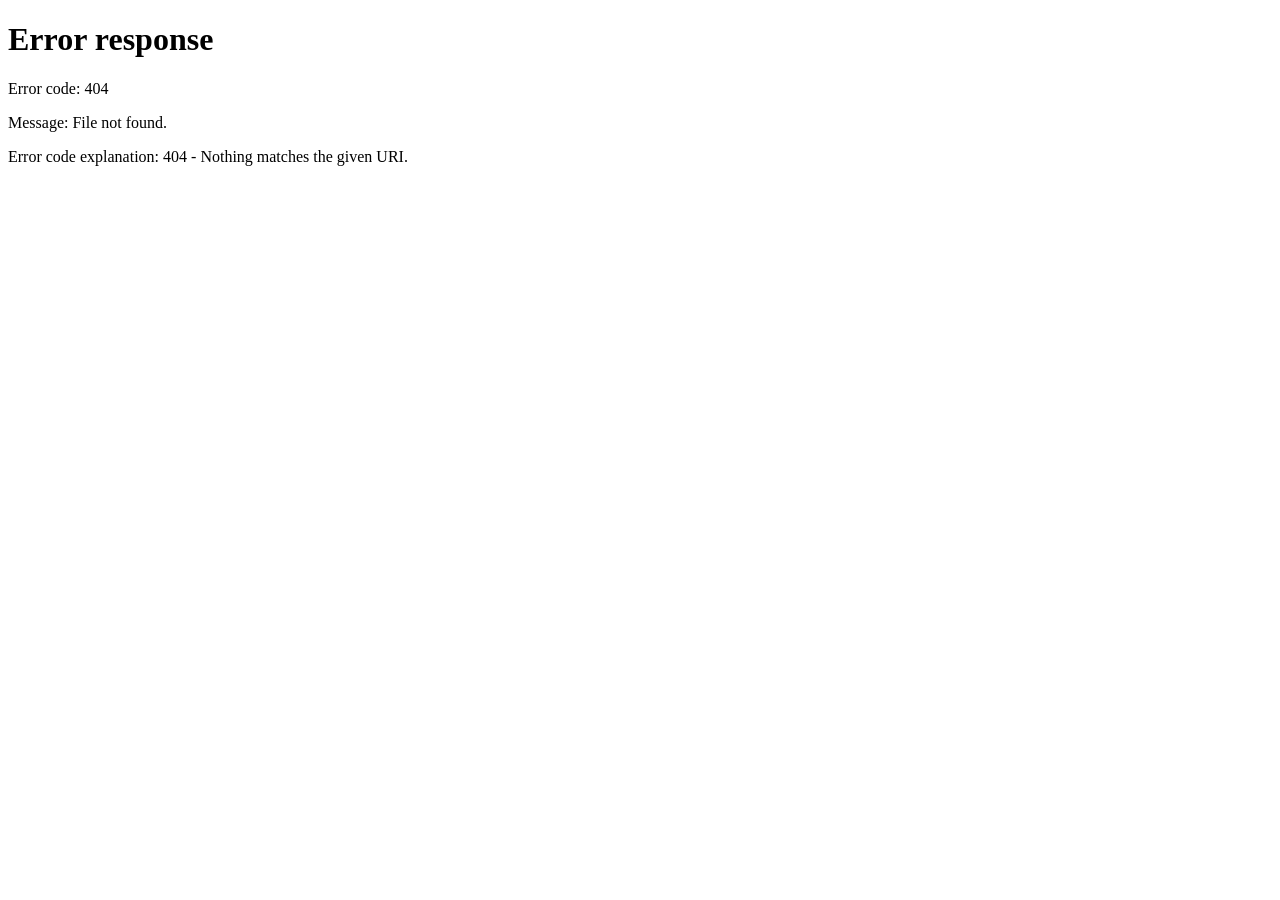
==== views/admin/banner.html @ cbe5988c "first commit for frontend" ====
<!doctype html>
<html lang="vi">
  <head>
    <meta charset="UTF-8" />
    <meta name="viewport" content="width=device-width, initial-scale=1.0" />
    <title>Quản lý Banner — SmartCart</title>
    <link
      href="https://fonts.googleapis.com/css2?family=Be+Vietnam+Pro:wght@400;500;600&display=swap"
      rel="stylesheet"
    />
    <link rel="stylesheet" href="../../css/admin/admin.css" />
    <link rel="stylesheet" href="../../css/admin/banner.css" />
  </head>
  <body>
    <div class="admin-layout">
      <aside class="sidebar" id="sidebar"></aside>

      <main class="main-content">
        <header class="topbar">
          <button class="sidebar-toggle" id="sidebarToggle">≡</button>
          <h1 class="page-title">Quản lý Banner</h1>
          <div class="topbar-right">
            <span class="topbar-time" id="currentTime"></span>
            <button class="btn-primary" id="btnOpenAdd">+ Thêm Banner</button>
          </div>
        </header>

        <div class="page-body">
          <div class="stat-grid" style="grid-template-columns: repeat(3, 1fr)">
            <div class="stat-card stat-green">
              <div class="stat-value" id="stat-total">—</div>
              <div class="stat-label">Tổng banner</div>
              <div class="stat-icon">◈</div>
            </div>
            <div class="stat-card stat-blue">
              <div class="stat-value" id="stat-active">—</div>
              <div class="stat-label">Đang hiển thị</div>
              <div class="stat-icon">◉</div>
            </div>
            <div class="stat-card stat-red">
              <div class="stat-value" id="stat-inactive">—</div>
              <div class="stat-label">Đã ẩn</div>
              <div class="stat-icon">✕</div>
            </div>
          </div>

          <div class="section-card">
            <div class="section-header">
              <h2 class="section-title">Danh sách Banner</h2>
              <div class="section-tools">
                <select id="filterStatus" class="input-select">
                  <option value="">Tất cả</option>
                  <option value="active">Đang hiển thị</option>
                  <option value="inactive">Đã ẩn</option>
                </select>
              </div>
            </div>

            <div class="table-wrap">
              <table class="admin-table">
                <thead>
                  <tr>
                    <th>Ảnh</th>
                    <th>Tiêu đề</th>
                    <th>Link</th>
                    <th>Vị trí</th>
                    <th>Trạng thái</th>
                    <th>Ngày tạo</th>
                    <th>Thao tác</th>
                  </tr>
                </thead>
                <tbody id="bannersTable">
                  <tr>
                    <td colspan="7" class="table-loading">Đang tải...</td>
                  </tr>
                </tbody>
              </table>
            </div>
          </div>
        </div>
      </main>
    </div>

    <!-- MODAL THÊM BANNER -->
    <div class="modal-overlay" id="modalAdd">
      <div class="modal" style="max-width: 500px">
        <div class="modal-header">
          <h2 class="modal-title">Thêm Banner mới</h2>
          <button class="modal-close" id="btnCloseAdd">✕</button>
        </div>
        <div class="modal-body">
          <div class="form-group">
            <label
              >Tiêu đề
              <span style="color: var(--text-muted); font-size: 11px"
                >(tuỳ chọn)</span
              ></label
            >
            <input
              type="text"
              id="inputTitle"
              placeholder="Nhập tiêu đề banner"
            />
          </div>
          <div class="form-group">
            <label
              >Link khi click
              <span style="color: var(--text-muted); font-size: 11px"
                >(tuỳ chọn)</span
              ></label
            >
            <input type="text" id="inputLink" placeholder="https://..." />
          </div>
          <div class="form-group">
            <label>Vị trí hiển thị</label>
            <select id="inputPosition">
              <option value="HERO">Banner chính (Hero)</option>
              <option value="SUB">Banner phụ</option>
              <option value="POPUP">Popup</option>
            </select>
          </div>
          <div class="form-group">
            <label>Ảnh Banner <span class="required">*</span></label>
            <input type="file" id="inputImage" accept="image/*" />
            <div class="image-preview" id="imagePreview">
              <span>Chưa có ảnh</span>
            </div>
          </div>
          <div id="addError" class="form-error"></div>
        </div>
        <div class="modal-footer">
          <button class="btn-secondary" id="btnCancelAdd">Huỷ</button>
          <button class="btn-primary" id="btnSubmitAdd">Thêm Banner</button>
        </div>
      </div>
    </div>

    <script src="../../js/config.js"></script>
    <script src="../../js/components/sidebar.js"></script>
    <script src="../../js/admin/admin-utils.js"></script>
    <script src="../../js/admin/banner.js"></script>
    <script>
      renderSidebar("banners");
    </script>
  </body>
</html>
---- css/admin/admin.css ----
/* ============================================
   ADMIN DASHBOARD — Dark + Green Theme
   ============================================ */

:root {
  --sidebar-bg: #0f172a;
  --sidebar-width: 220px;
  --sidebar-text: #94a3b8;
  --sidebar-text-active: #ffffff;
  --sidebar-active-bg: rgba(22, 163, 74, 0.15);
  --sidebar-active-border: #16a34a;
  --sidebar-hover-bg: rgba(255, 255, 255, 0.05);

  --main-bg: #f1f5f9;
  --topbar-bg: #ffffff;
  --card-bg: #ffffff;
  --card-border: #e2e8f0;

  --text-primary: #0f172a;
  --text-secondary: #64748b;
  --text-muted: #94a3b8;

  --green-primary: #16a34a;
  --green-light: #dcfce7;
  --green-text: #166534;

  --blue-primary: #2563eb;
  --blue-light: #dbeafe;
  --blue-text: #1e40af;

  --amber-primary: #d97706;
  --amber-light: #fef3c7;
  --amber-text: #92400e;

  --red-primary: #dc2626;
  --red-light: #fee2e2;
  --red-text: #991b1b;

  --radius: 10px;
  --radius-sm: 6px;
  --font: "Be Vietnam Pro", sans-serif;
}

* {
  margin: 0;
  padding: 0;
  box-sizing: border-box;
}

body {
  font-family: var(--font);
  background: var(--main-bg);
  color: var(--text-primary);
  font-size: 14px;
  line-height: 1.5;
}

/* ============ LAYOUT ============ */
.admin-layout {
  display: flex;
  min-height: 100vh;
}

/* ============ SIDEBAR ============ */
.sidebar {
  width: var(--sidebar-width);
  background: var(--sidebar-bg);
  display: flex;
  flex-direction: column;
  position: fixed;
  top: 0;
  left: 0;
  bottom: 0;
  z-index: 100;
  transition: transform 0.25s ease;
  overflow-y: auto;
}

.sidebar-brand {
  padding: 20px 20px 16px;
  border-bottom: 1px solid rgba(255, 255, 255, 0.06);
}

.brand-smart {
  color: #fff;
  font-size: 18px;
  font-weight: 600;
}
.brand-cart {
  color: var(--green-primary);
  font-size: 18px;
  font-weight: 600;
}

.sidebar-label {
  display: block;
  font-size: 10px;
  color: var(--sidebar-text);
  letter-spacing: 2px;
  text-transform: uppercase;
  margin-top: 2px;
}

.sidebar-user {
  display: flex;
  align-items: center;
  gap: 10px;
  padding: 14px 20px;
  border-bottom: 1px solid rgba(255, 255, 255, 0.06);
}

.user-avatar {
  width: 36px;
  height: 36px;
  border-radius: 50%;
  background: var(--green-primary);
  color: #fff;
  font-weight: 600;
  font-size: 14px;
  display: flex;
  align-items: center;
  justify-content: center;
  flex-shrink: 0;
  overflow: hidden;
}

.user-avatar img {
  width: 100%;
  height: 100%;
  object-fit: cover;
}
.user-name {
  font-size: 13px;
  font-weight: 500;
  color: #fff;
}
.user-role {
  font-size: 11px;
  color: var(--sidebar-text);
}

.sidebar-nav {
  padding: 10px 0;
  flex: 1;
}

.nav-item {
  display: flex;
  align-items: center;
  gap: 10px;
  padding: 10px 20px;
  color: var(--sidebar-text);
  text-decoration: none;
  font-size: 13.5px;
  transition: all 0.15s;
  border-left: 3px solid transparent;
}

.nav-item:hover {
  background: var(--sidebar-hover-bg);
  color: #fff;
}

.nav-item.active {
  background: var(--sidebar-active-bg);
  color: var(--sidebar-text-active);
  border-left-color: var(--sidebar-active-border);
}

.nav-icon {
  font-size: 14px;
  width: 18px;
  text-align: center;
  flex-shrink: 0;
}

.nav-divider {
  height: 1px;
  background: rgba(255, 255, 255, 0.06);
  margin: 8px 20px;
}

.nav-logout {
  color: #f87171;
}
.nav-logout:hover {
  color: #fca5a5;
  background: rgba(248, 113, 113, 0.08);
}

/* ============ MAIN ============ */
.main-content {
  margin-left: var(--sidebar-width);
  flex: 1;
  display: flex;
  flex-direction: column;
  min-height: 100vh;
}

/* ============ TOPBAR ============ */
.topbar {
  background: var(--topbar-bg);
  border-bottom: 1px solid var(--card-border);
  padding: 0 24px;
  height: 56px;
  display: flex;
  align-items: center;
  gap: 16px;
  position: sticky;
  top: 0;
  z-index: 50;
}

.sidebar-toggle {
  background: none;
  border: none;
  font-size: 20px;
  cursor: pointer;
  color: var(--text-secondary);
  padding: 4px;
  display: none;
}

.page-title {
  font-size: 16px;
  font-weight: 600;
  color: var(--text-primary);
  flex: 1;
}

.topbar-right {
  display: flex;
  align-items: center;
  gap: 12px;
}

.topbar-time {
  font-size: 12px;
  color: var(--text-muted);
  font-variant-numeric: tabular-nums;
}

/* ============ PAGES ============ */
.page {
  display: none;
  padding: 24px;
}
.page.active {
  display: block;
}

/* ============ STAT CARDS ============ */
.stat-grid {
  display: grid;
  grid-template-columns: repeat(4, 1fr);
  gap: 16px;
  margin-bottom: 24px;
}

.stat-card {
  border-radius: var(--radius);
  padding: 20px;
  position: relative;
  overflow: hidden;
}

.stat-value {
  font-size: 28px;
  font-weight: 600;
  line-height: 1;
  margin-bottom: 6px;
}

.stat-label {
  font-size: 12px;
  font-weight: 500;
  opacity: 0.85;
}

.stat-icon {
  position: absolute;
  right: 16px;
  top: 16px;
  font-size: 28px;
  opacity: 0.18;
}

.stat-blue {
  background: var(--blue-primary);
  color: #fff;
}
.stat-green {
  background: var(--green-primary);
  color: #fff;
}
.stat-amber {
  background: var(--amber-primary);
  color: #fff;
}
.stat-red {
  background: var(--red-primary);
  color: #fff;
}

/* ============ SECTION CARDS ============ */
.section-card {
  background: var(--card-bg);
  border: 1px solid var(--card-border);
  border-radius: var(--radius);
  overflow: hidden;
  margin-bottom: 20px;
}

.section-header {
  display: flex;
  align-items: center;
  justify-content: space-between;
  padding: 16px 20px;
  border-bottom: 1px solid var(--card-border);
}

.section-title {
  font-size: 14px;
  font-weight: 600;
  color: var(--text-primary);
}

.section-badge {
  font-size: 11px;
  background: var(--green-light);
  color: var(--green-text);
  padding: 3px 10px;
  border-radius: 20px;
  font-weight: 500;
}

.section-link {
  font-size: 12px;
  color: var(--green-primary);
  text-decoration: none;
  font-weight: 500;
}

.section-link:hover {
  text-decoration: underline;
}

/* ============ CHART ============ */
.chart-area {
  padding: 20px;
  height: 260px;
  position: relative;
}

.chart-area canvas {
  width: 100% !important;
  height: 100% !important;
}

/* ============ TWO COL ============ */
.two-col {
  display: grid;
  grid-template-columns: 1fr 1fr;
  gap: 20px;
}

/* ============ TABLE ============ */
.table-wrap {
  overflow-x: auto;
}

.admin-table {
  width: 100%;
  border-collapse: collapse;
  font-size: 13px;
}

.admin-table th {
  padding: 10px 16px;
  text-align: left;
  font-size: 11px;
  font-weight: 600;
  color: var(--text-muted);
  text-transform: uppercase;
  letter-spacing: 0.5px;
  background: #f8fafc;
  border-bottom: 1px solid var(--card-border);
}

.admin-table td {
  padding: 11px 16px;
  border-bottom: 1px solid #f1f5f9;
  color: var(--text-primary);
}

.admin-table tr:last-child td {
  border-bottom: none;
}
.admin-table tr:hover td {
  background: #f8fafc;
}

.table-loading {
  text-align: center;
  color: var(--text-muted);
  padding: 24px !important;
}

/* ============ STATUS BADGES ============ */
.badge {
  display: inline-block;
  padding: 3px 8px;
  border-radius: 20px;
  font-size: 11px;
  font-weight: 500;
}

.badge-purple {
  background: #f3e8ff;
  color: #7e22ce;
}

.badge-pending {
  background: var(--amber-light);
  color: var(--amber-text);
}
.badge-success {
  background: var(--green-light);
  color: var(--green-text);
}
.badge-danger {
  background: var(--red-light);
  color: var(--red-text);
}
.badge-info {
  background: var(--blue-light);
  color: var(--blue-text);
}

.input-select {
  padding: 7px 12px;
  border: 1px solid var(--card-border);
  border-radius: var(--radius-sm);
  font-size: 13px;
  font-family: var(--font);
  outline: none;
  background: #fff;
  cursor: pointer;
}

/* ============ PLACEHOLDER PAGES ============ */
.placeholder-page {
  display: flex;
  flex-direction: column;
  align-items: center;
  justify-content: center;
  min-height: 400px;
  gap: 12px;
  color: var(--text-muted);
}

.placeholder-icon {
  font-size: 40px;
  opacity: 0.3;
}
.placeholder-page h2 {
  font-size: 18px;
  font-weight: 600;
  color: var(--text-secondary);
}
.placeholder-page p {
  font-size: 13px;
}

/* ============ ORDER DETAIL ============ */
.detail-section {
  margin-bottom: 16px;
}

.detail-label {
  font-size: 11px;
  font-weight: 600;
  color: var(--text-muted);
  text-transform: uppercase;
  letter-spacing: 0.5px;
  margin-bottom: 6px;
}

.detail-row {
  display: grid;
  grid-template-columns: 1fr 1fr;
  gap: 16px;
  margin-bottom: 16px;
}

/*==== Users ====*/

.input-search {
  padding: 7px 12px;
  border: 1px solid var(--card-border);
  border-radius: var(--radius-sm);
  font-size: 13px;
  font-family: var(--font);
  outline: none;
  width: 220px;
  transition: border 0.15s;
}

.input-search:focus {
  border-color: var(--green-primary);
}

/* Btn-action */
.btn-action {
  padding: 5px 10px;
  border: none;
  border-radius: var(--radius-sm);
  font-size: 12px;
  font-family: var(--font);
  cursor: pointer;
  font-weight: 500;
  transition: opacity 0.15s;
}

.btn-action:hover {
  opacity: 0.8;
}

.btn-edit {
  background: var(--blue-light);
  color: var(--blue-text);
}

.btn-delete {
  background: var(--red-light);
  color: var(--red-text);
}

/* Marketing và giao diện */
.drop {
  display: flex;
  align-items: center;

  gap: 10px;
  color: var(--sidebar-text);
  text-decoration: none;
  font-size: 13.5px;
  transition: all 0.15s;
  border-left: 3px solid transparent;
}

.submenu-arrow {
  font-size: 12px;
  transition: transform 0.3s;
}

.marketing-submenu {
  display: none;
  flex-direction: column;
  padding-left: 30px;
  gap: 12px;
  margin-top: 8px;
}

.marketing-submenu.show {
  display: flex;
}

.submenu-arrow.rotate {
  transform: rotate(180deg);
}

.featured-products {
  color: #a0aec0;
  text-decoration: none;
  font-size: 12.5px;
}

.featured-products:hover {
  background: var(--sidebar-hover-bg);
  color: #fff;
}

.banners {
  color: #a0aec0;
  text-decoration: none;
  font-size: 12.5px;
}

.banners:hover {
  background: var(--sidebar-hover-bg);
  color: #fff;
}

.coupons {
  color: #a0aec0;
  text-decoration: none;
  font-size: 12.5px;
}

.coupons:hover {
  background: var(--sidebar-hover-bg);
  color: #fff;
}

/* ============ TOGGLE SWITCH ============ */
.toggle-switch {
  position: relative;
  display: inline-block;
  width: 44px;
  height: 24px;
  cursor: pointer;
}

.toggle-switch input {
  opacity: 0;
  width: 0;
  height: 0;
}

.toggle-slider {
  position: absolute;
  inset: 0;
  background: #e2e8f0;
  border-radius: 24px;
  transition: background 0.2s;
}

.toggle-slider::before {
  content: "";
  position: absolute;
  width: 18px;
  height: 18px;
  left: 3px;
  top: 3px;
  background: #fff;
  border-radius: 50%;
  transition: transform 0.2s;
}

.toggle-switch input:checked + .toggle-slider {
  background: var(--green-primary);
}

.toggle-switch input:checked + .toggle-slider::before {
  transform: translateX(20px);
}

/* ============ RESPONSIVE ============ */
@media (max-width: 1024px) {
  .stat-grid {
    grid-template-columns: repeat(2, 1fr);
  }
  .two-col {
    grid-template-columns: 1fr;
  }
}

@media (max-width: 768px) {
  .sidebar {
    transform: translateX(-100%);
  }
  .sidebar.open {
    transform: translateX(0);
  }
  .main-content {
    margin-left: 0;
  }
  .sidebar-toggle {
    display: block;
  }
  .stat-grid {
    grid-template-columns: repeat(2, 1fr);
  }
}
---- css/admin/banner.css ----
/* ============ MODAL ============ */
.modal-overlay {
  display: none;
  position: fixed;
  inset: 0;
  background: rgba(0, 0, 0, 0.5);
  z-index: 200;
  align-items: center;
  justify-content: center;
}

.modal-overlay.active {
  display: flex;
}

.modal {
  background: #fff;
  border-radius: var(--radius);
  width: 100%;
  max-width: 600px;
  max-height: 90vh;
  overflow-y: auto;
}

.modal-header {
  display: flex;
  align-items: center;
  justify-content: space-between;
  padding: 16px 20px;
  border-bottom: 1px solid var(--card-border);
}

.modal-title {
  font-size: 15px;
  font-weight: 600;
  color: var(--text-primary);
}

.modal-close {
  background: none;
  border: none;
  font-size: 16px;
  cursor: pointer;
  color: var(--text-muted);
  padding: 4px;
}

.modal-close:hover {
  color: var(--text-primary);
}

.modal-body {
  padding: 20px;
  display: flex;
  flex-direction: column;
  gap: 16px;
}

.modal-footer {
  display: flex;
  justify-content: flex-end;
  gap: 10px;
  padding: 16px 20px;
  border-top: 1px solid var(--card-border);
}

/* ============ FORM ============ */
.form-group {
  display: flex;
  flex-direction: column;
  gap: 6px;
}

.form-group label {
  font-size: 13px;
  font-weight: 500;
  color: var(--text-secondary);
}

.form-group select,
.form-group input,
.form-group textarea {
  padding: 8px 12px;
  border: 1px solid var(--card-border);
  border-radius: var(--radius-sm);
  font-size: 13px;
  font-family: var(--font);
  outline: none;
  transition: border 0.15s;
}

.form-group select:focus,
.form-group input:focus {
  border-color: var(--green-primary);
}

.form-error {
  font-size: 13px;
  color: var(--red-primary);
  min-height: 18px;
}
/* ============ BUTTONS ============ */

.btn-primary {
  background: var(--green-primary);
  color: #fff;
  border: none;
  padding: 8px 16px;
  border-radius: var(--radius-sm);
  font-size: 13px;
  font-family: var(--font);
  font-weight: 500;
  cursor: pointer;
  transition: background 0.15s;
}

.btn-primary:hover {
  background: var(--green-text);
}

.btn-secondary {
  background: #fff;
  color: var(--text-secondary);
  border: 1px solid var(--card-border);
  padding: 8px 16px;
  border-radius: var(--radius-sm);
  font-size: 13px;
  font-family: 500;
  cursor: pointer;
  transition: background 0.15s;
}

.btn-secondary:hover {
  background: var(--main-bg);
}
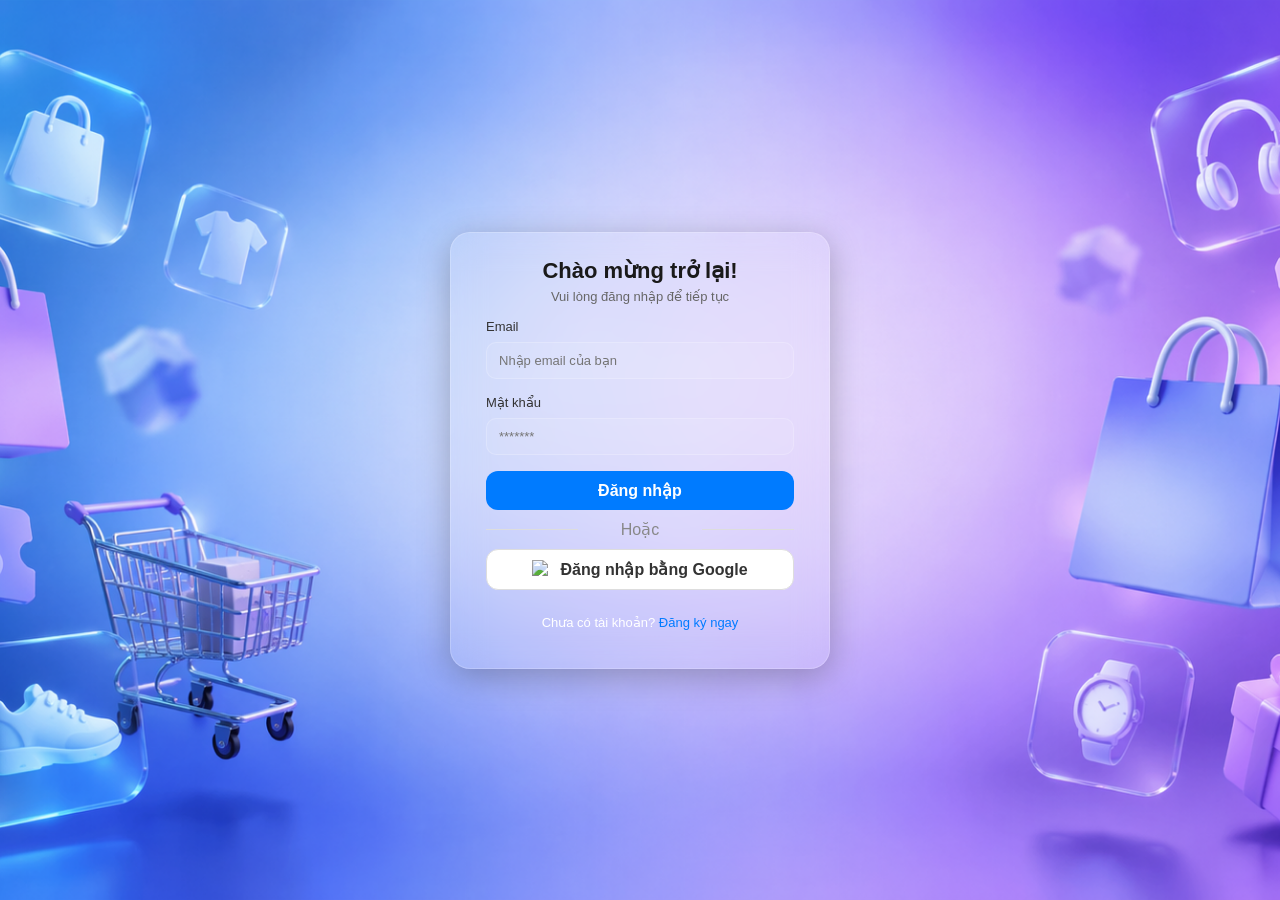
==== commit 8d3f8ce3: "fix: sửa lại toàn bộ đường dẫn css và js" ====
--- a/views/admin/banner.html
+++ b/views/admin/banner.html
@@ -8,8 +8,8 @@
       href="https://fonts.googleapis.com/css2?family=Be+Vietnam+Pro:wght@400;500;600&display=swap"
       rel="stylesheet"
     />
-    <link rel="stylesheet" href="../../css/admin/admin.css" />
-    <link rel="stylesheet" href="../../css/admin/banner.css" />
+    <link rel="stylesheet" href="/css/admin/admin.css" />
+    <link rel="stylesheet" href="/css/admin/banner.css" />
   </head>
   <body>
     <div class="admin-layout">
@@ -135,10 +135,10 @@
       </div>
     </div>
 
-    <script src="../../js/config.js"></script>
-    <script src="../../js/components/sidebar.js"></script>
-    <script src="../../js/admin/admin-utils.js"></script>
-    <script src="../../js/admin/banner.js"></script>
+    <script src="/js/config.js"></script>
+    <script src="/js/components/sidebar.js"></script>
+    <script src="/js/admin/admin-utils.js"></script>
+    <script src="/js/admin/banner.js"></script>
     <script>
       renderSidebar("banners");
     </script>
